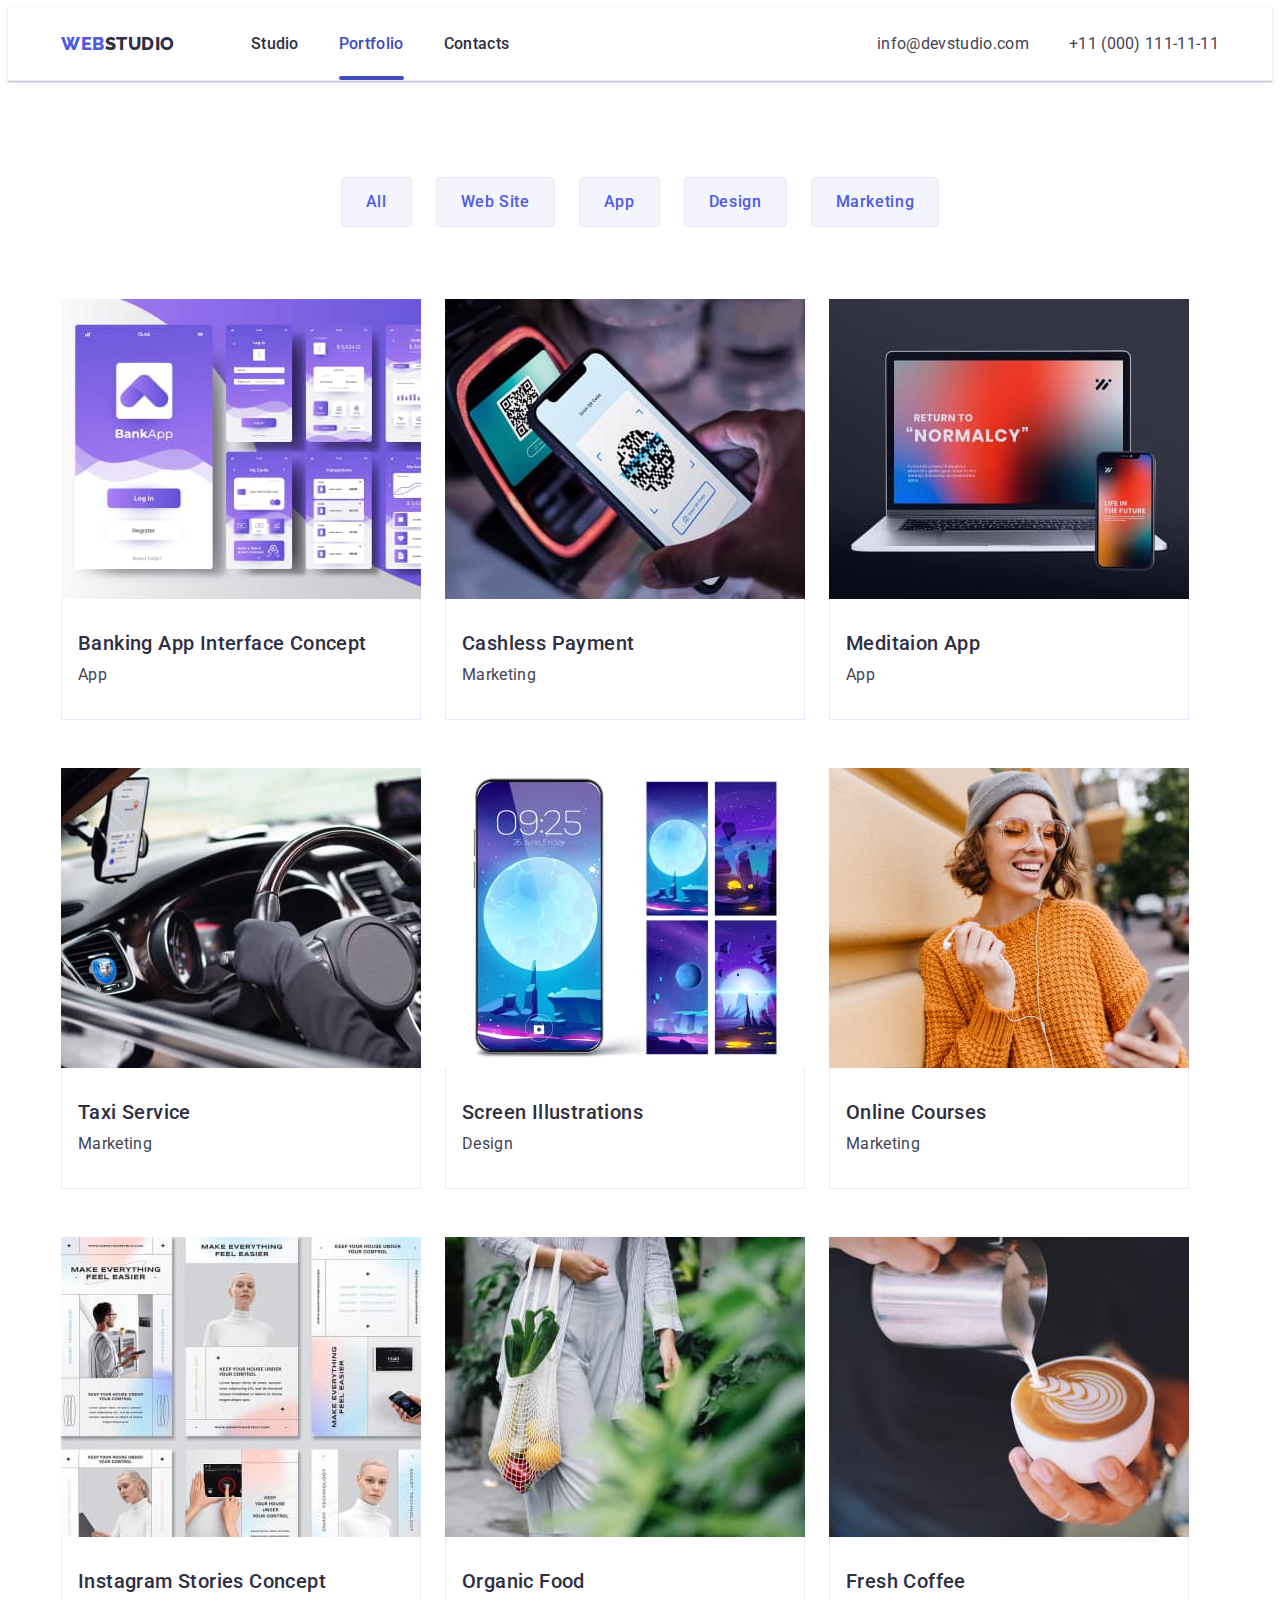
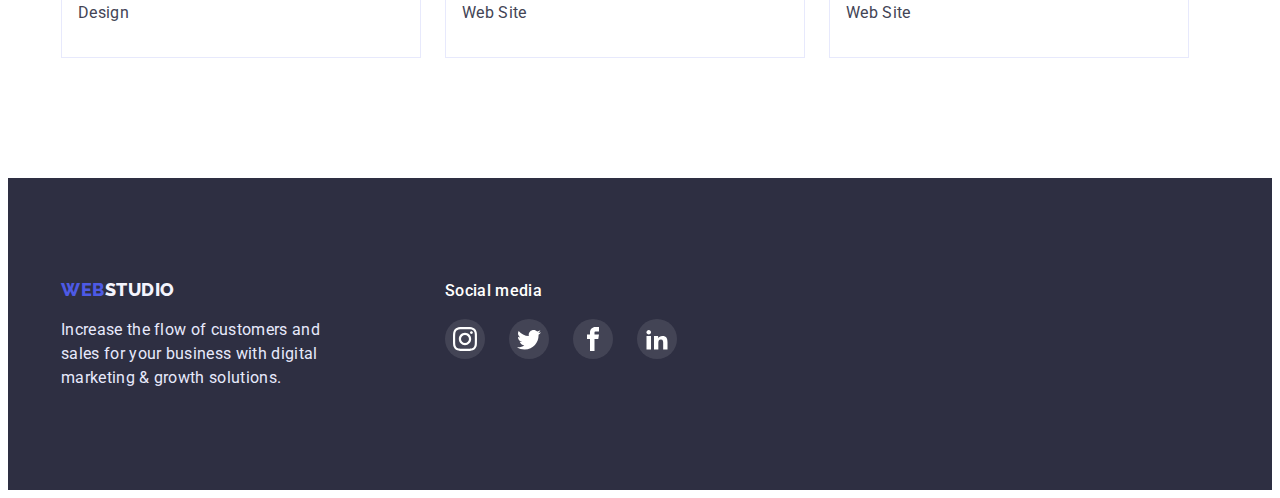
==== portfolio.html @ d7c84865 "Initial commit" ====
<!DOCTYPE html>
<html lang="en">

<head>
	<meta charset="UTF-8">
	<meta http-equiv="X-UA-Compatible" content="IE=edge">
	<meta name="viewport" content="width=device-width, initial-scale=1.0">
	<title>Portfolio</title>
	<link rel="stylesheet" href="https://cdnjs.cloudflare.com/ajax/libs/modern-normalize/1.1.0/modern-normalize.min.css"
		integrity="sha512-wpPYUAdjBVSE4KJnH1VR1HeZfpl1ub8YT/NKx4PuQ5NmX2tKuGu6U/JRp5y+Y8XG2tV+wKQpNHVUX03MfMFn9Q=="
		crossorigin="anonymous" referrerpolicy="no-referrer" />
	<link rel="preconnect" href="https://fonts.googleapis.com">
	<link rel="preconnect" href="https://fonts.gstatic.com" crossorigin>
	<link
		href="https://fonts.googleapis.com/css2?family=Raleway:wght@800&family=Roboto:wght@400;500;700;900&display=swap"
		rel="stylesheet">
	<link rel="stylesheet" href="./css/styles.css">
</head>

<body>
	<!-- Top line -->
	<header class="header">
		<!-- Navigation -->
		<div class="container header-container">
			<nav class="nav">
				<a class="nav-logo" href="./index.html">Web<span class="logo-nav-st">Studio</span></a>
				<ul class="nav-list">
					<li><a class="nav-item" href="./index.html">Studio</a></li>
					<li><a class="nav-item active" href="./portfolio.html">Portfolio</a></li>
					<li><a class="nav-item" href="">Contacts</a></li>
				</ul>
			</nav>

			<!-- Contacts -->
			<address>
				<ul class="adr-list">
					<li>
						<a class="address" href="mailto:info@devstudio.com">info@devstudio.com</a>
					</li>
					<li>
						<a class="address" href="tel:+110001111111">+11 (000) 111-11-11</a>
					</li>
				</ul>
			</address>
		</div>
	</header>

	<main>
		<section class="portfolio-sec">
			<div class="container">
				<h1 class="main-t">Portfolio</h1>
				<!-- Filters -->
				<ul class="but-line">
					<li class="button-port"> <button class="button-text-port" type="button">All</button></li>
					<li class="button-port"> <button class="button-text-port" type="button">Web Site</button></li>
					<li class="button-port"> <button class="button-text-port" type="button">App</button></li>
					<li class="button-port"> <button class="button-text-port" type="button">Design</button></li>
					<li class="button-port"> <button class="button-text-port" type="button">Marketing</button></li>
				</ul>


				<!-- Portfolio elements -->

				<ul class="portfolio-ul">
					<li class="card">

						<a class="a-card" href="">
							<div class="overlay"><img class="img-elements"
									src="./images/portfolio-images/portfolio1.jpg" alt="Banking App Interface Concept">
								<p class="overlay-text">
									14 Stylish and User-Friendly App Design Concepts · Task Manager App · Calorie
									Tracker App · Exotic Fruit Ecommerce App ·
									Cloud Storage App
								</p>
							</div>
							<div class="card-text">
								<h2 class="name-elements">Banking App Interface Concept</h2>
								<p class="category">App</p>
							</div>
						</a>
					</li>
					<li class="card">
						<a class="a-card" href="">
							<div class="overlay">
								<img class="img-elements" src="./images/portfolio-images/portfolio2.jpg"
									alt="Cashless Payment">
								<p class="overlay-text">
									14 Stylish and User-Friendly App Design Concepts · Task Manager App · Calorie
									Tracker App · Exotic Fruit Ecommerce App ·
									Cloud Storage App
								</p>
							</div>
							<div class="card-text">
								<h2 class="name-elements">Cashless Payment</h2>
								<p class="category">Marketing</p>
							</div>
						</a>
					</li>
					<li class="card">
						<a class="a-card" href="">
							<div class="overlay">
								<img class="img-elements" src="./images/portfolio-images/portfolio3.jpg"
									alt="Meditaion App">
								<p class="overlay-text">
									14 Stylish and User-Friendly App Design Concepts · Task Manager App · Calorie
									Tracker App · Exotic Fruit Ecommerce App ·
									Cloud Storage App
								</p>
							</div>
							<div class="card-text">
								<h2 class="name-elements">Meditaion App</h2>
								<p class="category">App</p>
							</div>
						</a>
					</li>
					<li class="card">
						<a class="a-card" href="">
							<div class="overlay">
								<img class="img-elements" src="./images/portfolio-images/portfolio4.jpg" alt="Taxi">
								<p class="overlay-text">
									14 Stylish and User-Friendly App Design Concepts · Task Manager App · Calorie
									Tracker App · Exotic Fruit Ecommerce App ·
									Cloud Storage App
								</p>
							</div>
							<div class="card-text">
								<h2 class="name-elements">Taxi Service</h2>
								<p class="category">Marketing</p>
							</div>
						</a>
					</li>
					<li class="card">
						<a class="a-card" href="">
							<div class="overlay">
								<img class="img-elements" src="./images/portfolio-images/portfolio5.jpg" alt="Screen">
								<p class="overlay-text">
									14 Stylish and User-Friendly App Design Concepts · Task Manager App · Calorie
									Tracker App · Exotic Fruit Ecommerce App ·
									Cloud Storage App
								</p>
							</div>
							<div class="card-text">
								<h2 class="name-elements">Screen Illustrations</h2>
								<p class="category">Design</p>
							</div>
						</a>
					</li>
					<li class="card">
						<a class="a-card" href="">
							<div class="overlay">
								<img class="img-elements" src="./images/portfolio-images/portfolio6.jpg"
									alt="Online Courses">
								<p class="overlay-text">
									14 Stylish and User-Friendly App Design Concepts · Task Manager App · Calorie
									Tracker App · Exotic Fruit Ecommerce App ·
									Cloud Storage App
								</p>
							</div>
							<div class="card-text">
								<h2 class="name-elements">Online Courses</h2>
								<p class="category">Marketing</p>
							</div>
						</a>
					</li>
					<li class="card">
						<a class="a-card" href="">
							<div class="overlay">
								<img class="img-elements" src="./images/portfolio-images/portfolio7.jpg"
									alt="Instagram Stories Concept">
								<p class="overlay-text">
									14 Stylish and User-Friendly App Design Concepts · Task Manager App · Calorie
									Tracker App · Exotic Fruit Ecommerce App ·
									Cloud Storage App
								</p>
							</div>
							<div class="card-text">
								<h2 class="name-elements">Instagram Stories Concept</h2>
								<p class="category">Design</p>
							</div>
						</a>
					</li>
					<li class="card">
						<a class="a-card" href="">
							<div class="overlay">
								<img class="img-elements" src="./images/portfolio-images/portfolio8.jpg"
									alt="Organic Food">
								<p class="overlay-text">
									14 Stylish and User-Friendly App Design Concepts · Task Manager App · Calorie
									Tracker App · Exotic Fruit Ecommerce App ·
									Cloud Storage App
								</p>
							</div>
							<div class="card-text">
								<h2 class="name-elements">Organic Food</h2>
								<p class="category">Web Site</p>
							</div>
						</a>
					</li>
					<li class="card">
						<a class="a-card" href="">
							<div class="overlay">
								<img class="img-elements" src="./images/portfolio-images/portfolio9.jpg"
									alt="resh Coffee">
								<p class="overlay-text">
									14 Stylish and User-Friendly App Design Concepts · Task Manager App · Calorie
									Tracker App · Exotic Fruit Ecommerce App ·
									Cloud Storage App
								</p>
							</div>
							<div class="card-text">
								<h2 class="name-elements">Fresh Coffee</h2>
								<p class="category">Web Site</p>
							</div>
						</a>
					</li>
				</ul>
			</div>
		</section>

	</main>

	<footer class="footer">
		<div class="main-foot container">
			<div class="logo-foot-p">
				<a class="logo-foot" href="./index.html">Web<span class="logo-foot-st">Studio</span></a>
				<p class="footer-p">
					Increase the flow of customers and sales for your business with digital marketing & growth
					solutions.
				</p>
			</div>
			<div class="foot-social-div">
				<p class="footer-social">Social media</p>
				<ul class="social-list-foot">
					<li class="social-item-foot">
						<a href="" class="social-link-foot">
							<svg class="cosial-icon-foot" width="24" height="24">
								<use href="./images/icons.svg#icon-instagram"></use>
							</svg>
						</a>
					</li>
					<li class="social-item-foot">
						<a href="" class="social-link-foot">
							<svg class="cosial-icon-foot" width="24" height="24">
								<use href="./images/icons.svg#icon-twitter"></use>
							</svg>
						</a>
					</li>
					<li class="social-item-foot">
						<a href="" class="social-link-foot">
							<svg class="cosial-icon-foot" width="24" height="24">
								<use href="./images/icons.svg#icon-facebook"></use>
							</svg>
						</a>
					</li>
					<li class="social-item-foot">
						<a href="" class="social-link-foot">
							<svg class="cosial-icon-foot" width="24" height="24">
								<use href="./images/icons.svg#icon-linkedin"></use>
							</svg></a>
					</li>
				</ul>
			</div>
		</div>
	</footer>
</body>

</html>
---- css/styles.css ----
:root {
	--main-background-color: #ffffff;
	--background-dark: #2e2f42;
	--background-team: #f4f4fd;
	--main-font-color: #2e2f42;
	--second-font-color: #434455;
	--logo: #4d5ae5;
	--active-nav: #404bbf;
}

h1,
h2,
h3,
p,
ul {
	margin: 0;
	padding: 0;
}

address {
	margin-left: auto;
}

.container {
	width: 1158px;
	margin: 0 auto;
	padding: 0 15px;
}

body {
	font-family: "Roboto", sans-serif;
	font-weight: 400;
	background-color: var(--main-background-color);
	color: var(--main-font-color);
}

img {
	display: block;
}

a {
	text-decoration: none;
}

li {
	list-style-type: none;
}

button {
	cursor: pointer;
}

.header {
	border-bottom: 1px solid #e7e9fc;
	box-shadow: 0px 2px 1px rgba(46, 47, 66, 0.08), 0px 1px 1px rgba(46, 47, 66, 0.16), 0px 1px 6px rgba(46, 47, 66, 0.08);
}

.container.header-container {
	display: flex;
}

.nav {
	display: flex;
}

.nav-logo {
	padding: 24px 0;
	font-family: "Raleway";
	font-style: normal;
	font-weight: 800;
	font-size: 18px;
	line-height: 1.33;

	letter-spacing: 0.03em;
	text-transform: uppercase;

	color: var(--logo);
	display: flex;
}

.logo-nav-st {
	color: var(--main-font-color);
}

.nav-list {
	display: flex;
	flex-direction: row;
	align-items: flex-start;
	margin-left: 76px;
	gap: 40px;
}

.nav-item {
	display: block;
	padding: 24px 0;
	font-weight: 500;
	font-size: 16px;
	line-height: 1.5;
	letter-spacing: 0.02em;
	color: var(--background-dark);
	position: relative;
	transition: color;
	transition-property: color;
	transition-duration: 250ms;
	transition-timing-function: cubic-bezier(0.4, 0, 0.2, 1);
}

.nav-item.active,
.nav-item:hover,
.nav-item:focus {
	color: var(--active-nav);
}

.nav-item.active::after {
	content: "";
	position: absolute;
	width: 100%;
	height: 4px;
	display: block;
	background: var(--active-nav);
	border-radius: 2px;
	bottom: 0;
}

.adr-list {
	display: flex;
	gap: 40px;
}

.address {
	display: block;
	padding: 24px 0;

	font-style: normal;
	font-size: 16px;
	line-height: 1.5;

	letter-spacing: 0.02em;
	color: var(--second-font-color);
	transition-property: color;
	transition-duration: 250ms;
	transition-timing-function: cubic-bezier(0.4, 0, 0.2, 1);
}

.address:hover,
.address:focus {
	color: var(--active-nav);
}

.hero-image {
	padding: 188px 0;
	text-align: center;
	background-image: linear-gradient(rgba(46, 47, 66, 0.7), rgba(46, 47, 66, 0.7)), url(../images/main-bg.jpg);
	max-width: 1440px;
	background-size: cover;
	background-repeat: no-repeat;
	margin-left: auto;
	margin-right: auto;
}

.main-title {
	width: 496px;
	margin-bottom: 36px;
	margin: 0 auto;
	text-align: center;
	font-weight: 700;
	font-size: 56px;
	line-height: 1.07;
	letter-spacing: 0.02em;
	color: var(--main-background-color);
}

.button {
	text-align: center;
	margin-top: 48px;
	width: 169px;
	height: 56px;

	font-weight: 500;
	font-size: 16px;
	line-height: 1.5;

	letter-spacing: 0.04em;
	color: var(--main-background-color);
	background-color: var(--logo);
	padding: 16px 24px;
	border: none;
	border-radius: 4px;
	box-shadow: 0px 4px 4px rgba(0, 0, 0, 0.15);
	transition-property: background;
	transition-duration: 250ms;
	transition-timing-function: cubic-bezier(0.4, 0, 0.2, 1);
}

.button:hover,
.button:focus {
	background-color: var(--active-nav);
}

.main-t {
	position: absolute;
	top: -9999px;
	left: -9999px;
}

/* section one  */
.section-one {
	padding-top: 120px;
}

.sec-one-list {
	display: flex;
	gap: 24px;
}

.sec-one-li {
	width: 264px;
}

.sec-one-tit {
	font-weight: 500;
	font-size: 20px;
	line-height: 1.2;
	letter-spacing: 0.02em;
}

.sec-one-p {
	font-size: 16px;
	line-height: 1.5;
	margin-top: 8px;
	letter-spacing: 0.02em;
}

.sec-one-icons-bg {
	display: flex;
	align-items: center;
	justify-content: center;
	width: 264px;
	height: 112px;
	background-color: var(--background-team);
	margin-bottom: 8px;
	border-radius: 4px;
}

.sec-one-icons {
	width: 64px;
	height: 64px;
}

/* section two  */
.section-two {
	padding-top: 120px;
	padding-bottom: 120px;
}

.sec-two-list {
	display: flex;
	gap: 24px;
}

.sec-two-li {
	width: 360px;
}

.sec-two-title {
	font-weight: 700;
	font-size: 36px;
	line-height: 1.11;

	text-align: center;
	letter-spacing: 0.02em;
	text-transform: capitalize;

	margin-bottom: 72px;
}

/* Section 3  */
.section-three {
	padding-top: 120px;
	padding-bottom: 120px;
	background-color: var(--background-team);
}

.sec-three-list {
	display: flex;
	gap: 24px;
}

.sec-three-li {
	width: 264px;
	background-color: var(--main-background-color);
	box-shadow: 0px 1px 6px rgba(46, 47, 66, 0.08), 0px 1px 1px rgba(46, 47, 66, 0.16), 0px 2px 1px rgba(46, 47, 66, 0.08);
	border-radius: 0px 0px 4px 4px;
}

.sec-three-text {
	padding: 32px 16px;
}

.sec-three-title {
	margin-bottom: 72px;
	font-weight: 700;
	font-size: 36px;
	line-height: 1.11;

	text-align: center;
	letter-spacing: 0.02em;
	text-transform: capitalize;
}

.sec-three-tit {
	margin-bottom: 8px;
	text-align: center;
	font-weight: 500;
	font-size: 20px;
	line-height: 1.2;

	text-align: center;
	letter-spacing: 0.02em;
}

.sec-three-p {
	font-size: 16px;
	line-height: 1.5;

	text-align: center;
	letter-spacing: 0.02em;
	color: var(--second-font-color);
	margin-bottom: 8px;
}

.social-list {
	display: flex;
	justify-content: center;
	gap: 24px;
}

.social-item {
	width: 40px;
	height: 40px;
}

.cosial-icon {
	fill: #ffffff;
}

.cosial-icon:hover :focus {
	fill: currentColor;
}

.social-link {
	display: flex;
	justify-content: center;
	align-items: center;
	width: 100%;
	height: 100%;
	background-color: var(--logo);
	border-radius: 50%;
	transition-property: background;
	transition-duration: 250ms;
	transition-timing-function: cubic-bezier(0.4, 0, 0.2, 1);
}

.social-link:is(:hover, :focus) {
	background-color: var(--active-nav);
}

/* Section 4  */
.section-four {
	padding-top: 130px;
	padding-bottom: 120px;
}

.sec-four-list {
	display: flex;
	gap: 24px;
}

.sec-four-title {
	font-weight: 700;
	font-size: 36px;
	line-height: 1.11;
	text-align: center;
	letter-spacing: 0.02em;
	margin-bottom: 71px;
}

.sec-four-item {
	width: 168px;
	height: 88px;
}

.sec-four-link {
	display: flex;
	justify-content: center;
	align-items: center;
	width: 100%;
	height: 100%;
	border: 1px solid #8e8f99;
	border-radius: 4px;
	color: #8e8f99;
	transition-property: color, border-color;
	transition-duration: 250ms;
	transition-timing-function: cubic-bezier(0.4, 0, 0.2, 1);
}

.sec-four-link:hover,
.sec-four-link:focus {
	color: var(--active-nav);
	border-color: var(--active-nav);
}

.sec-four-icon {
	fill: currentColor;
}

/* Footer  */
.main-foot {
	display: flex;
	align-items: baseline;
}

.footer {
	padding-top: 100px;
	padding-bottom: 100px;
	background-color: var(--background-dark);
}

.logo-foot {
	font-family: "Raleway";
	font-style: normal;
	font-weight: 800;
	font-size: 18px;
	line-height: 1.33;

	letter-spacing: 0.03em;
	text-transform: uppercase;
	color: var(--logo);
}

.logo-foot-st {
	color: var(--background-team);
}

.footer-p {
	font-size: 16px;
	line-height: 1.5;
	width: 264px;
	height: 72px;
	letter-spacing: 0.02em;

	color: #e7e9fc;
	margin-top: 16px;
}

.logo-foot-p {
	margin-right: 120px;
}

.footer-social {
	font-weight: 500;
	font-size: 16px;
	line-height: 1.5;
	letter-spacing: 0.02em;
	color: #ffffff;
}

.social-list-foot {
	display: flex;
	margin-top: 16px;
	gap: 24px;
}

.social-link-foot {
	display: flex;
	justify-content: center;
	align-items: center;
	width: 100%;
	height: 100%;
	background-color: rgba(255, 255, 255, 0.1);
	border-radius: 50%;
	transition-property: background;
	transition-duration: 250ms;
	transition-timing-function: cubic-bezier(0.4, 0, 0.2, 1);
}

.social-link-foot:is(:hover, :focus) {
	background-color: #31d0aa;
}

.social-item-foot {
	width: 40px;
	height: 40px;
}

.cosial-icon-foot {
	fill: #ffffff;
}

/* Portfolio  */
/* Portfolio  */
/* Portfolio  */
.portfolio-sec {
	padding-top: 96px;
	padding-bottom: 120px;
}

.but-line {
	display: flex;
	justify-content: center;
	text-align: center;
	margin-bottom: 72px;
	gap: 24px;
	align-items: center;
}

.button-text-port {
	padding: 12px 24px;

	font-family: "Roboto";
	font-weight: 500;
	font-size: 16px;
	line-height: 1.5;

	text-align: center;
	letter-spacing: 0.04em;
	background: var(--background-team);
	color: var(--logo);

	border: 1px solid #e7e9fc;
	border-radius: 4px;
	transition-property: color, background, box-shadow;
	transition-duration: 250ms;
	transition-timing-function: cubic-bezier(0.4, 0, 0.2, 1);
}

.button-text-port:hover,
.button-text-port:focus {
	border-color: transparent;
	background: var(--active-nav);
	color: var(--main-background-color);
	box-shadow: 0px 3px 1px rgba(0, 0, 0, 0.1), 0px 2px 1px rgba(0, 0, 0, 0.08), 0px 2px 2px rgba(0, 0, 0, 0.12);
}

/* Cards */

.portfolio-ul {
	display: flex;
	flex-wrap: wrap;
	gap: 48px 24px;
}

.img-elements {
	width: 100%;
	height: auto;
	display: block;
}

.name-elements {
	font-weight: 500;
	font-size: 20px;
	line-height: 1.2;
	letter-spacing: 0.02em;
	margin-bottom: 8px;
}

.category {
	font-size: 16px;
	line-height: 1.5;
	letter-spacing: 0.02em;
	color: var(--second-font-color);
}

.a-card {
	display: block;
	color: var(--background-dark);
	transition-property: box-shadow;
		transition-duration: 250ms;
		transition-timing-function: cubic-bezier(0.4, 0, 0.2, 1);

}

.a-card:hover,
.a-card:focus {
	box-shadow: 0px 1px 6px rgba(46, 47, 66, 0.08), 0px 1px 1px rgba(46, 47, 66, 0.16), 0px 2px 1px rgba(46, 47, 66, 0.08);
}
.a-card:hover .overlay-text {
	transform: translateY(0);
}
.overlay-text {
	font-weight: 400;
	font-size: 16px;
	line-height: 1.5;
	letter-spacing: 0.02em;
	color: var(--background-team);
	background-color: rgba(77, 90, 229, 0.8);
	padding-top: 40px;
	padding-left: 32px;
	padding-right: 32px;
	position: absolute;
	top: 0;
	left: 0;
	width: 100%;
	height: 100%;
	transform: translateY(100%);
	transition: transform 0.25s linear;
}

.overlay {
	position: relative;
	overflow: hidden;
}
.card {
	width: 360px;
}
.card-text {
	border: 1px solid #e7e9fc;
	border-top: none;
	padding-top: 32px;
	padding-bottom: 32px;
	padding-left: 16px;
	padding-right: auto;
}

/* modal  */
.backdrop {
	width: 100%;
	height: 100%;
	background-color: rgba(46, 47, 66, 0.4);
	position: fixed;
	top: 0;
	left: 0;
	transition: opasity 250ms linear, visibility 250ms linear;
}
.modal {
	position: absolute;
	width: 408px;
	min-height: 576px;
	top: 50%;
	left: 50%;
	background-color: #fcfcfc;
	box-shadow: 0px 1px 1px rgba(0, 0, 0, 0.14), 0px 1px 3px rgba(0, 0, 0, 0.12), 0px 2px 1px rgba(0, 0, 0, 0.2);
	border-radius: 4px;
	transform: translate(-50%, -50%) scale(1);
	transition: transform 250ms linear;
}

.modal-close {
	position: absolute;
	display: flex;
	align-items: center;
	justify-content: center;
	padding: 0;
	right: 24px;
	top: 24px;
	width: 24px;
	height: 24px;
	border-radius: 50%;
	border: 1px solid rgba(0, 0, 0, 0.1);
	background-color: #e7e9fc;
	fill: #2E2F42;
}
.modal-close:hover,
.modal-close:focus{
	background-color: var(--active-nav);
	fill:#ffffff;

}
.is-hidden {
	opacity: 0;
	visibility: hidden;
	pointer-events: none;
}
.backdrop.is-hidden .modal {
	transform: translate(-50%, -50%) scale(0);
}
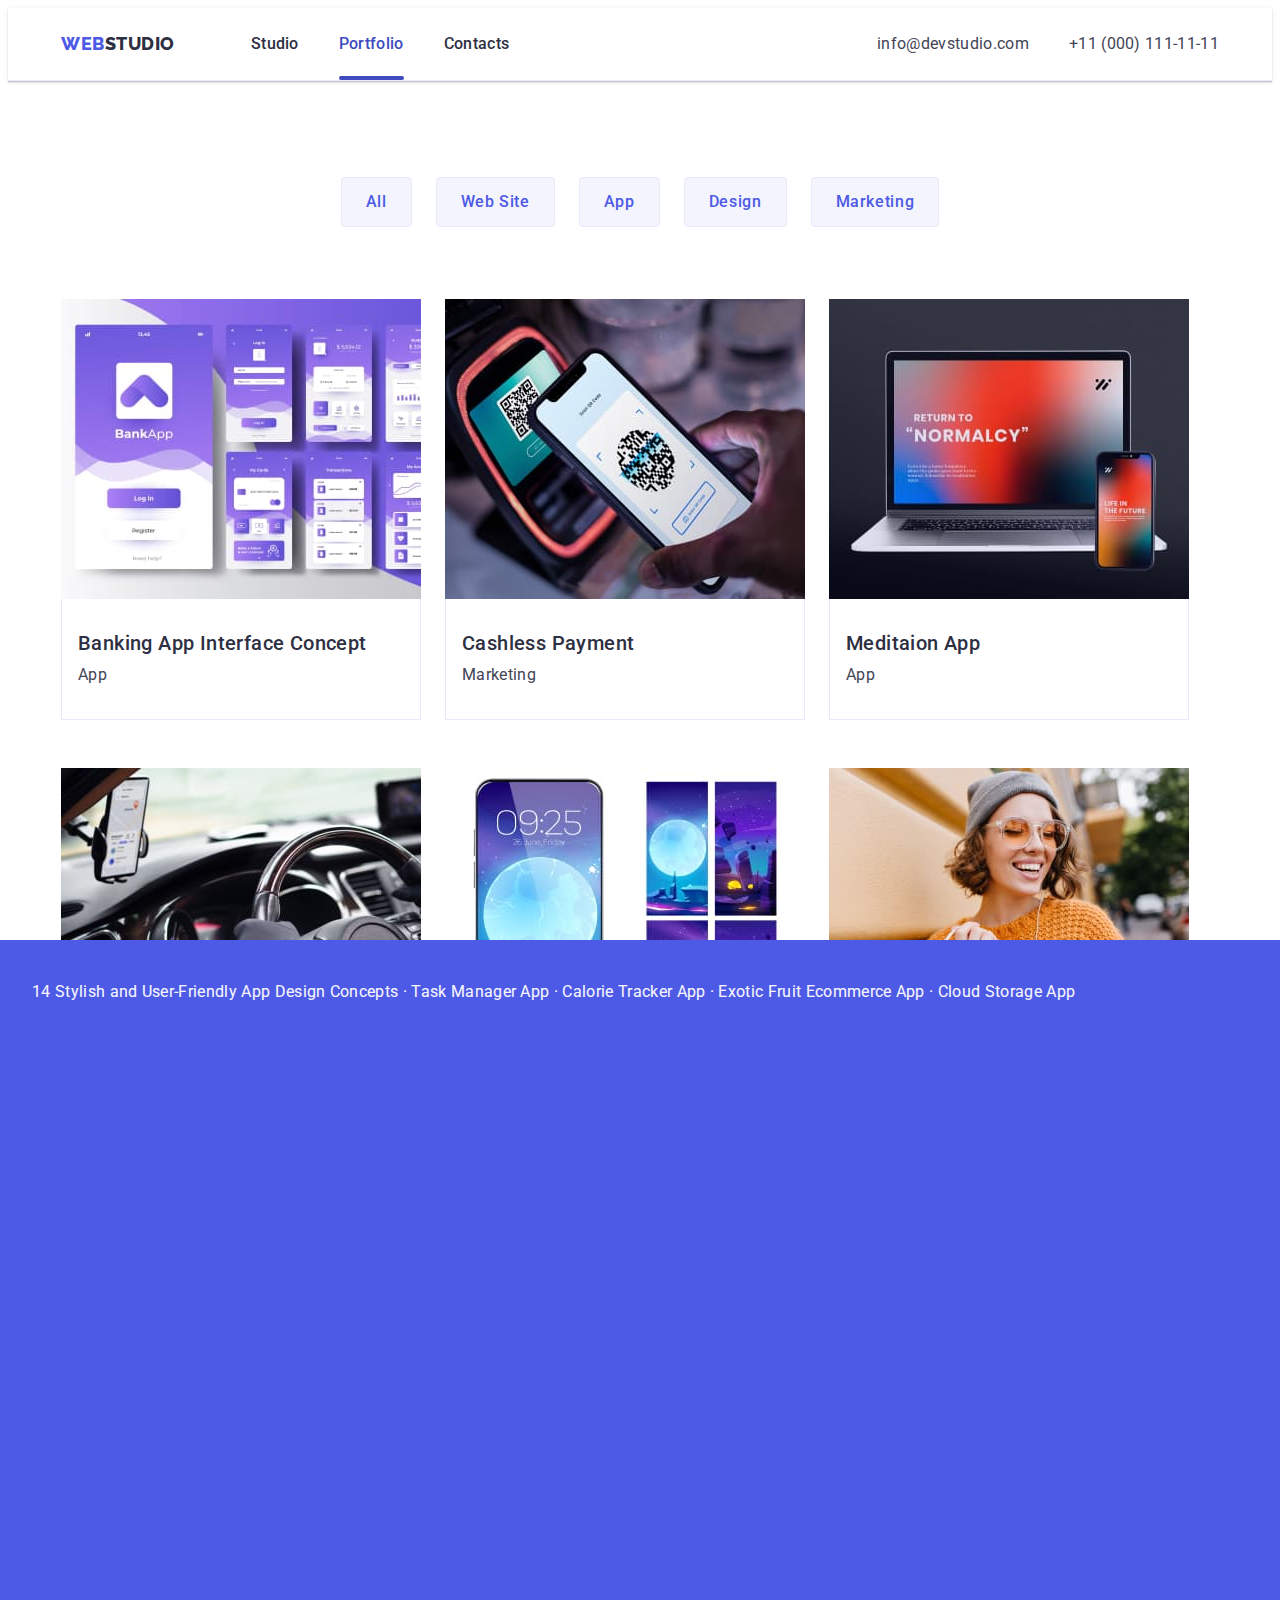
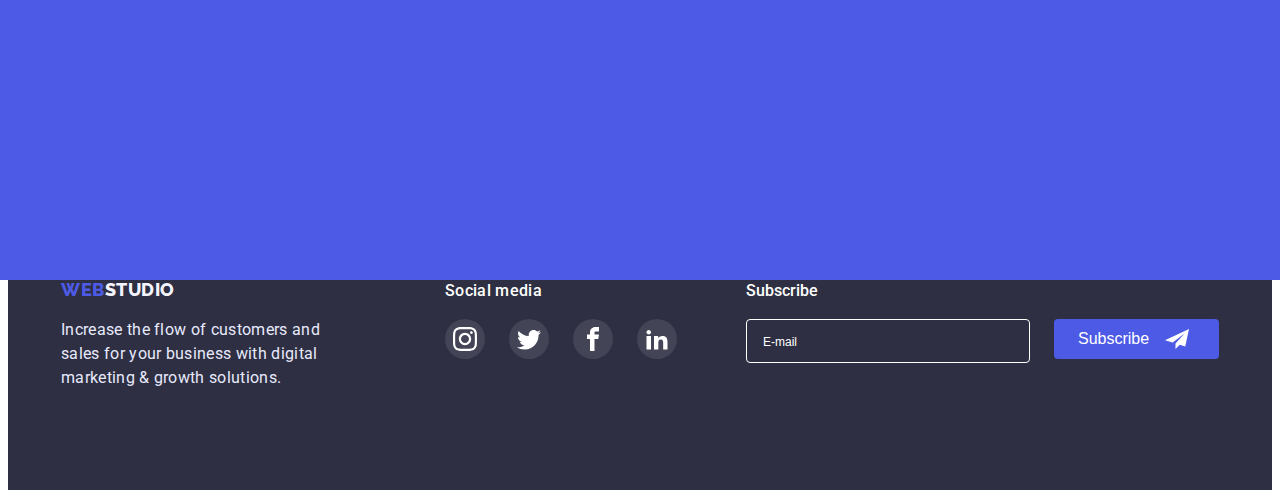
==== commit 01208b10: "6.2" ====
--- a/portfolio.html
+++ b/portfolio.html
@@ -260,6 +260,17 @@
 					</li>
 				</ul>
 			</div>
+			<div class="subscribe">
+				<p class="subscribe-tit">Subscribe</p>
+				<form class="subscribe-form">
+					<input aria-label="email" name="email" type="email" class="subscribe-input" placeholder="E-mail"
+						required>
+					<button type="submit" class="subscribe-btn">Subscribe<svg class="subscribe-icon" width="24"
+							height="24">
+							<use href="./images/icons.svg#subscribe"></use>
+						</svg></button>
+				</form>
+			</div>
 		</div>
 	</footer>
 </body>
--- a/css/styles.css
+++ b/css/styles.css
@@ -25,6 +25,16 @@
 	width: 1158px;
 	margin: 0 auto;
 	padding: 0 15px;
+}
+
+.visually-hidden {
+	position: absolute;
+	width: 1px;
+	height: 1px;
+	margin: -1;
+	padding: 0;
+	border: 0;
+	clip: rect(0 0 0 0);
 }
 
 body {
@@ -575,18 +585,19 @@
 	display: block;
 	color: var(--background-dark);
 	transition-property: box-shadow;
-		transition-duration: 250ms;
-		transition-timing-function: cubic-bezier(0.4, 0, 0.2, 1);
-
+	transition-duration: 250ms;
+	transition-timing-function: cubic-bezier(0.4, 0, 0.2, 1);
 }
 
 .a-card:hover,
 .a-card:focus {
 	box-shadow: 0px 1px 6px rgba(46, 47, 66, 0.08), 0px 1px 1px rgba(46, 47, 66, 0.16), 0px 2px 1px rgba(46, 47, 66, 0.08);
 }
+
 .a-card:hover .overlay-text {
 	transform: translateY(0);
 }
+
 .overlay-text {
 	font-weight: 400;
 	font-size: 16px;
@@ -607,12 +618,13 @@
 }
 
 .overlay {
-	position: relative;
 	overflow: hidden;
 }
+
 .card {
 	width: 360px;
 }
+
 .card-text {
 	border: 1px solid #e7e9fc;
 	border-top: none;
@@ -632,7 +644,9 @@
 	left: 0;
 	transition: opasity 250ms linear, visibility 250ms linear;
 }
+
 .modal {
+	padding: 72px 24px 24px 24px;
 	position: absolute;
 	width: 408px;
 	min-height: 576px;
@@ -658,19 +672,253 @@
 	border-radius: 50%;
 	border: 1px solid rgba(0, 0, 0, 0.1);
 	background-color: #e7e9fc;
-	fill: #2E2F42;
-}
+	fill: #2e2f42;
+}
+
 .modal-close:hover,
-.modal-close:focus{
+.modal-close:focus {
 	background-color: var(--active-nav);
-	fill:#ffffff;
-
-}
+	fill: #ffffff;
+}
+
 .is-hidden {
 	opacity: 0;
 	visibility: hidden;
 	pointer-events: none;
 }
+
 .backdrop.is-hidden .modal {
 	transform: translate(-50%, -50%) scale(0);
+}
+
+.modal-title {
+	font-weight: 500;
+	font-size: 16px;
+	line-height: 1.5;
+	text-align: center;
+	letter-spacing: 0.02em;
+	text-align: center;
+	margin-bottom: 16px;
+}
+
+.modal-form {
+	display: flex;
+	flex-direction: column;
+}
+
+.inputs-name {
+	font-weight: 400;
+	font-size: 12px;
+	line-height: 1.17;
+	letter-spacing: 0.04em;
+	color: #8e8f99;
+}
+
+.inputs-name-span {
+	display: block;
+	margin-bottom: 4px;
+}
+
+.pos-icon {
+	display: block;
+	position: relative;
+}
+
+.contact-form-input {
+	width: 100%;
+	height: 40px;
+	border: 1px solid rgba(33, 33, 33, 0.2);
+	border-radius: 4px;
+	padding-left: 42px;
+	outline: none;
+	transition-property: border-color fill;
+	transition-duration: 250ms;
+	transition-timing-function: cubic-bezier(0.4, 0, 0.2, 1);
+}
+
+.contact-form-input:focus {
+	border-color: #4d5ae5;
+}
+
+.contact-form-input:focus+svg {
+	fill: #4d5ae5;
+}
+
+.contact-form-comment {
+	margin-top: ;
+	margin-bottom: 16px;
+	padding-left: 16px;
+	padding-top: 8px;
+	width: 100%;
+	height: 120px;
+	border: 1px solid rgba(33, 33, 33, 0.2);
+	border-radius: 4px;
+	resize: none;
+	outline: none;
+	transition-property: border-color;
+	transition-duration: 250ms;
+	transition-timing-function: cubic-bezier(0.4, 0, 0.2, 1);
+}
+
+.contact-form-comment::placeholder {
+	font-weight: 400;
+	font-size: 12px;
+	letter-spacing: 1.17;
+	color: color: rgba(46, 47, 66, 0.4);
+	;
+}
+
+.contact-form-comment:focus {
+	border-color: #4d5ae5;
+}
+
+.modal-form-check:checked+.modal-form-check-desc::before {
+	background-color: var(--active-nav);
+	border: 0;
+	background-image: url(../images/vector.svg);
+	background-position: 50% 50%;
+	background-repeat: no-repeat;
+}
+
+.modal-form-check-desc {
+	display: flex;
+	align-items: center;
+	flex-direction: row;
+	justify-content: flex-start;
+	font-weight: 400;
+	font-size: 12px;
+	line-height: 1.17;
+}
+
+.a-privacy {
+	text-decoration: underline;
+	color: #4D5AE5;
+}
+
+.modal-form-check-desc::before {
+	content: "";
+	display: block;
+	width: 16px;
+	height: 16px;
+	border: 1px solid #2e2f42;
+	border-radius: 2px;
+	cursor: pointer;
+	margin-right: 8px;
+}
+
+.modal-btn-send {
+	align-self: center;
+	margin-top: 24px;
+	min-width: 169px;
+	height: 56px;
+	color: #ffffff;
+	background: #4d5ae5;
+	box-shadow: 0px 4px 4px rgba(0, 0, 0, 0.15);
+	border-radius: 4px;
+	border: none;
+	transition-property: background;
+	transition-duration: 250ms;
+	transition-timing-function: cubic-bezier(0.4, 0, 0.2, 1);
+}
+
+.modal-btn-send:hover,
+.modal-btn-send:focus {
+	background-color: var(--active-nav);
+}
+
+.icon-person {
+	position: absolute;
+	top: 50%;
+	left: 16px;
+	transform: translateY(-50%);
+	width: 18px;
+	height: 18px;
+	transition-property: fill;
+	transition-duration: 250ms;
+	transition-timing-function: cubic-bezier(0.4, 0, 0.2, 1);
+}
+
+.icon-tel {
+	position: absolute;
+	top: 50%;
+	left: 16px;
+	transform: translateY(-50%);
+	transition-property: fill;
+	transition-duration: 250ms;
+	transition-timing-function: cubic-bezier(0.4, 0, 0.2, 1);
+}
+
+.icon-mail {
+	position: absolute;
+	top: 50%;
+	left: 16px;
+	transform: translateY(-50%);
+	transition-property: fill;
+	transition-duration: 250ms;
+	transition-timing-function: cubic-bezier(0.4, 0, 0.2, 1);
+}
+
+.subscribe {
+	margin-left: auto;
+}
+
+.subscribe-form {
+	display: flex;
+}
+
+.subscribe-tit {
+	margin-bottom: 16px;
+	color: #ffffff;
+	font-weight: 500;
+	font-size: 16px;
+	line-height: 1.5;
+}
+
+.subscribe-input {
+	width: 264px;
+	height: 40px;
+	outline: none;
+	padding-left: 16px;
+	background-color: transparent;
+	border: 1px solid #ffffff;
+	border-radius: 4px;
+	color: #ffffff;
+}
+
+.subscribe-input:is(:hover, :focus) {
+	border: 2px solid #ffffff;
+}
+
+.subscribe-input::placeholder {
+	font-weight: 400;
+	font-size: 12px;
+	line-height: 2;
+	color: #ffffff;
+}
+
+.subscribe-btn {
+	width: 165px;
+	height: 40px;
+	display: flex;
+	font-weight: 500;
+	font-size: 16px;
+	line-height: 1.5;
+	padding: 8px 24px 8px 24px;
+	margin-left: 24px;
+	border: none;
+	color: #ffffff;
+	background: var(--logo);
+	border-radius: 4px;
+	transition-property: background;
+	transition-duration: 250ms;
+	transition-timing-function: cubic-bezier(0.4, 0, 0.2, 1);
+}
+
+.subscribe-btn:hover,
+.subscribe-btn:focus {
+	background-color: var(--active-nav);
+}
+
+.subscribe-icon {
+	margin-left: 16px;
 }